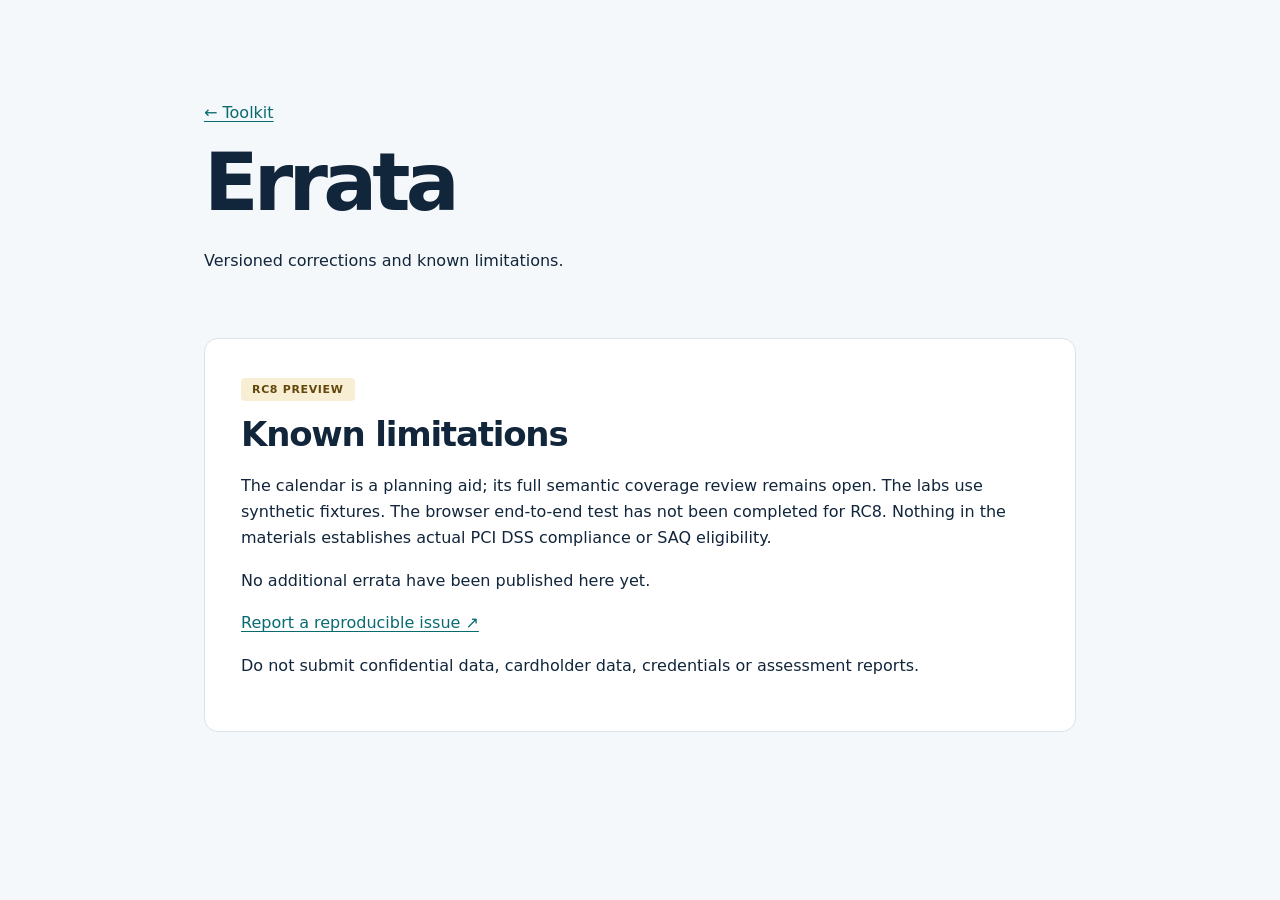
==== docs/errata.html @ 413b2a85 "Initialize reader website, terms, errata and RC8 checksum" ====
<!doctype html><html lang="en"><head><meta charset="utf-8"><meta name="viewport" content="width=device-width, initial-scale=1"><title>Errata | Mastering PCI DSS</title><link rel="stylesheet" href="assets/style.css"></head><body><main class="wrap"><section class="hero"><a href="./">← Toolkit</a><h1>Errata</h1><p>Versioned corrections and known limitations.</p></section><section class="panel"><span class="badge">RC8 PREVIEW</span><h2>Known limitations</h2><p>The calendar is a planning aid; its full semantic coverage review remains open. The labs use synthetic fixtures. The browser end-to-end test has not been completed for RC8. Nothing in the materials establishes actual PCI DSS compliance or SAQ eligibility.</p><p>No additional errata have been published here yet.</p><a href="https://github.com/BartekWiecek/mastering_PCI_DSS_Toolkit/issues">Report a reproducible issue ↗</a><p>Do not submit confidential data, cardholder data, credentials or assessment reports.</p></section></main></body></html>
---- docs/assets/style.css ----
:root{color-scheme:light;--ink:#11253b;--muted:#506174;--navy:#101f32;--teal:#096f74;--line:#dbe3e8;--paper:#f5f8fa}*{box-sizing:border-box}body{margin:0;font:16px/1.65 system-ui,-apple-system,BlinkMacSystemFont,"Segoe UI",sans-serif;color:var(--ink);background:var(--paper)}a{color:#086b71;text-underline-offset:.2em}a:focus-visible,button:focus-visible,summary:focus-visible{outline:3px solid #d69e22;outline-offset:4px}.wrap{max-width:1000px;margin:auto;padding-inline:clamp(20px,5vw,64px)}.top{background:#fff;border-bottom:1px solid var(--line)}.nav{display:flex;align-items:center;justify-content:space-between;gap:20px;flex-wrap:wrap;padding-block:20px}.brand{font-size:14px;letter-spacing:.07em;font-weight:600;color:var(--ink);text-decoration:none}.brand strong{color:var(--teal)}nav{display:flex;gap:20px;flex-wrap:wrap}nav a{font-size:14px;color:var(--muted);text-decoration:none}.hero{padding:clamp(50px,10vw,100px) 0 48px}.eyebrow{font-size:12px;font-weight:750;letter-spacing:.13em;color:var(--teal)}h1{font-size:clamp(44px,8vw,80px);line-height:1.02;letter-spacing:-.06em;margin:16px 0 24px}h2{font-size:clamp(24px,3.5vw,34px);line-height:1.2;letter-spacing:-.035em;margin:12px 0 18px}h3{margin:0 0 8px;font-size:19px;line-height:1.3}.subtitle{font-size:clamp(18px,2.5vw,22px);max-width:660px;color:var(--muted)}.author{font-weight:650;margin-top:16px}.actions{display:flex;align-items:center;flex-wrap:wrap;gap:20px;margin-top:28px}.button{border:0;display:inline-block;background:var(--navy);color:#fff;border-radius:7px;padding:13px 22px;text-decoration:none;font:inherit;font-weight:650;cursor:pointer}.button:hover{background:#234260}.button:disabled{background:#dbe3e8;color:#506174;cursor:default}.secondary{font-weight:600}.panel{padding:clamp(22px,4vw,36px);border:1px solid var(--line);border-radius:14px;background:#fff;margin-bottom:40px}.row{display:flex;justify-content:space-between;gap:16px;align-items:flex-start;flex-wrap:wrap}.badge{font-size:11px;letter-spacing:.06em;font-weight:750;background:#f7eed3;color:#63480b;padding:5px 11px;border-radius:4px}.muted{color:var(--muted);font-size:14px}.hash{overflow-wrap:anywhere;display:block;background:var(--paper);padding:12px;border-radius:5px;margin-top:12px}summary{cursor:pointer}#contents{margin:48px 0}.cards{display:grid;grid-template-columns:repeat(2,minmax(0,1fr));gap:14px}.cards article{background:#fff;border:1px solid var(--line);border-radius:10px;padding:24px}.cards p{color:var(--muted);margin:0}.notice{border-left:4px solid var(--teal);padding:8px 24px;margin:40px 0}.notice h2{font-size:22px}footer{border-top:1px solid var(--line);display:flex;flex-wrap:wrap;gap:20px;font-size:13px;padding-block:24px 40px}footer span{margin-right:auto}ol{padding-left:22px}code{font-size:.9em;overflow-wrap:anywhere}@media(max-width:600px){.cards{grid-template-columns:1fr}.nav{align-items:flex-start}.nav nav{gap:14px}}
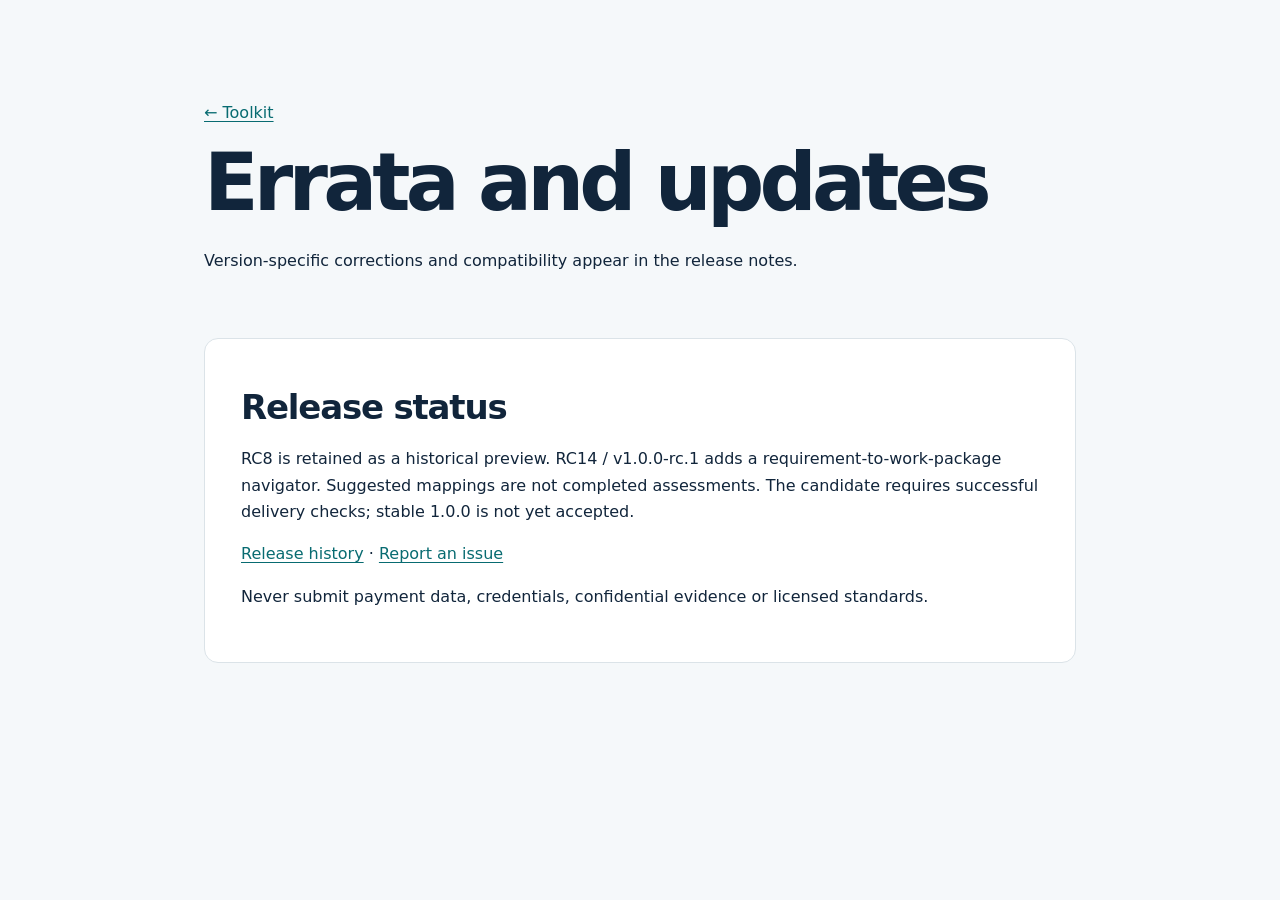
==== commit 63fab456: "Prepare versioned production delivery, exact archive validation and browser CI" ====
--- a/docs/errata.html
+++ b/docs/errata.html
@@ -1 +1 @@
-<!doctype html><html lang="en"><head><meta charset="utf-8"><meta name="viewport" content="width=device-width, initial-scale=1"><title>Errata | Mastering PCI DSS</title><link rel="stylesheet" href="assets/style.css"></head><body><main class="wrap"><section class="hero"><a href="./">← Toolkit</a><h1>Errata</h1><p>Versioned corrections and known limitations.</p></section><section class="panel"><span class="badge">RC8 PREVIEW</span><h2>Known limitations</h2><p>The calendar is a planning aid; its full semantic coverage review remains open. The labs use synthetic fixtures. The browser end-to-end test has not been completed for RC8. Nothing in the materials establishes actual PCI DSS compliance or SAQ eligibility.</p><p>No additional errata have been published here yet.</p><a href="https://github.com/BartekWiecek/mastering_PCI_DSS_Toolkit/issues">Report a reproducible issue ↗</a><p>Do not submit confidential data, cardholder data, credentials or assessment reports.</p></section></main></body></html>+<!doctype html><html lang="en"><head><meta charset="utf-8"><meta name="viewport" content="width=device-width,initial-scale=1"><title>Errata | Mastering PCI DSS</title><link rel="stylesheet" href="assets/style.css"></head><body><main class="wrap"><section class="hero"><a href="./">← Toolkit</a><h1>Errata and updates</h1><p>Version-specific corrections and compatibility appear in the release notes.</p></section><section class="panel"><h2>Release status</h2><p>RC8 is retained as a historical preview. RC14 / v1.0.0-rc.1 adds a requirement-to-work-package navigator. Suggested mappings are not completed assessments. The candidate requires successful delivery checks; stable 1.0.0 is not yet accepted.</p><p><a href="https://github.com/BartekWiecek/mastering_PCI_DSS_Toolkit/releases">Release history</a> · <a href="https://github.com/BartekWiecek/mastering_PCI_DSS_Toolkit/issues">Report an issue</a></p><p>Never submit payment data, credentials, confidential evidence or licensed standards.</p></section></main></body></html>
--- a/docs/assets/style.css
+++ b/docs/assets/style.css
@@ -1 +1,2 @@
-:root{color-scheme:light;--ink:#11253b;--muted:#506174;--navy:#101f32;--teal:#096f74;--line:#dbe3e8;--paper:#f5f8fa}*{box-sizing:border-box}body{margin:0;font:16px/1.65 system-ui,-apple-system,BlinkMacSystemFont,"Segoe UI",sans-serif;color:var(--ink);background:var(--paper)}a{color:#086b71;text-underline-offset:.2em}a:focus-visible,button:focus-visible,summary:focus-visible{outline:3px solid #d69e22;outline-offset:4px}.wrap{max-width:1000px;margin:auto;padding-inline:clamp(20px,5vw,64px)}.top{background:#fff;border-bottom:1px solid var(--line)}.nav{display:flex;align-items:center;justify-content:space-between;gap:20px;flex-wrap:wrap;padding-block:20px}.brand{font-size:14px;letter-spacing:.07em;font-weight:600;color:var(--ink);text-decoration:none}.brand strong{color:var(--teal)}nav{display:flex;gap:20px;flex-wrap:wrap}nav a{font-size:14px;color:var(--muted);text-decoration:none}.hero{padding:clamp(50px,10vw,100px) 0 48px}.eyebrow{font-size:12px;font-weight:750;letter-spacing:.13em;color:var(--teal)}h1{font-size:clamp(44px,8vw,80px);line-height:1.02;letter-spacing:-.06em;margin:16px 0 24px}h2{font-size:clamp(24px,3.5vw,34px);line-height:1.2;letter-spacing:-.035em;margin:12px 0 18px}h3{margin:0 0 8px;font-size:19px;line-height:1.3}.subtitle{font-size:clamp(18px,2.5vw,22px);max-width:660px;color:var(--muted)}.author{font-weight:650;margin-top:16px}.actions{display:flex;align-items:center;flex-wrap:wrap;gap:20px;margin-top:28px}.button{border:0;display:inline-block;background:var(--navy);color:#fff;border-radius:7px;padding:13px 22px;text-decoration:none;font:inherit;font-weight:650;cursor:pointer}.button:hover{background:#234260}.button:disabled{background:#dbe3e8;color:#506174;cursor:default}.secondary{font-weight:600}.panel{padding:clamp(22px,4vw,36px);border:1px solid var(--line);border-radius:14px;background:#fff;margin-bottom:40px}.row{display:flex;justify-content:space-between;gap:16px;align-items:flex-start;flex-wrap:wrap}.badge{font-size:11px;letter-spacing:.06em;font-weight:750;background:#f7eed3;color:#63480b;padding:5px 11px;border-radius:4px}.muted{color:var(--muted);font-size:14px}.hash{overflow-wrap:anywhere;display:block;background:var(--paper);padding:12px;border-radius:5px;margin-top:12px}summary{cursor:pointer}#contents{margin:48px 0}.cards{display:grid;grid-template-columns:repeat(2,minmax(0,1fr));gap:14px}.cards article{background:#fff;border:1px solid var(--line);border-radius:10px;padding:24px}.cards p{color:var(--muted);margin:0}.notice{border-left:4px solid var(--teal);padding:8px 24px;margin:40px 0}.notice h2{font-size:22px}footer{border-top:1px solid var(--line);display:flex;flex-wrap:wrap;gap:20px;font-size:13px;padding-block:24px 40px}footer span{margin-right:auto}ol{padding-left:22px}code{font-size:.9em;overflow-wrap:anywhere}@media(max-width:600px){.cards{grid-template-columns:1fr}.nav{align-items:flex-start}.nav nav{gap:14px}}+:root{color-scheme:light;--ink:#11253b;--muted:#506174;--navy:#101f32;--teal:#096f74;--line:#dbe3e8;--paper:#f5f8fa}*{box-sizing:border-box}body{margin:0;font:16px/1.65 system-ui,-apple-system,BlinkMacSystemFont,"Segoe UI",sans-serif;color:var(--ink);background:var(--paper)}a{color:#086b71;text-underline-offset:.2em}a:focus-visible,button:focus-visible,summary:focus-visible{outline:3px solid #d69e22;outline-offset:4px}.wrap{max-width:1000px;margin:auto;padding-inline:clamp(20px,5vw,64px)}.top{background:#fff;border-bottom:1px solid var(--line)}.nav{display:flex;align-items:center;justify-content:space-between;gap:20px;flex-wrap:wrap;padding-block:20px}.brand{font-size:14px;letter-spacing:.07em;font-weight:600;color:var(--ink);text-decoration:none}.brand strong{color:var(--teal)}nav{display:flex;gap:20px;flex-wrap:wrap}nav a{font-size:14px;color:var(--muted);text-decoration:none}.hero{padding:clamp(50px,10vw,100px) 0 48px}.eyebrow{font-size:12px;font-weight:750;letter-spacing:.13em;color:var(--teal)}h1{font-size:clamp(44px,8vw,80px);line-height:1.02;letter-spacing:-.06em;margin:16px 0 24px}h2{font-size:clamp(24px,3.5vw,34px);line-height:1.2;letter-spacing:-.035em;margin:12px 0 18px}h3{margin:0 0 8px;font-size:19px;line-height:1.3}.subtitle{font-size:clamp(18px,2.5vw,22px);max-width:660px;color:var(--muted)}.author{font-weight:650;margin-top:16px}.actions{display:flex;align-items:center;flex-wrap:wrap;gap:20px;margin-top:28px}.button{border:0;display:inline-block;background:var(--navy);color:#fff;border-radius:7px;padding:13px 22px;text-decoration:none;font:inherit;font-weight:650;cursor:pointer}.button:hover{background:#234260}.button:disabled{background:#dbe3e8;color:#506174;cursor:default}.secondary{font-weight:600}.panel{padding:clamp(22px,4vw,36px);border:1px solid var(--line);border-radius:14px;background:#fff;margin-bottom:40px}.row{display:flex;justify-content:space-between;gap:16px;align-items:flex-start;flex-wrap:wrap}.badge{font-size:11px;letter-spacing:.06em;font-weight:750;background:#f7eed3;color:#63480b;padding:5px 11px;border-radius:4px}.muted{color:var(--muted);font-size:14px}.hash{overflow-wrap:anywhere;display:block;background:var(--paper);padding:12px;border-radius:5px;margin-top:12px}summary{cursor:pointer}#contents{margin:48px 0}.cards{display:grid;grid-template-columns:repeat(2,minmax(0,1fr));gap:14px}.cards article{background:#fff;border:1px solid var(--line);border-radius:10px;padding:24px}.cards p{color:var(--muted);margin:0}.notice{border-left:4px solid var(--teal);padding:8px 24px;margin:40px 0}.notice h2{font-size:22px}footer{border-top:1px solid var(--line);display:flex;flex-wrap:wrap;gap:20px;font-size:13px;padding-block:24px 40px}footer span{margin-right:auto}ol{padding-left:22px}code{font-size:.9em;overflow-wrap:anywhere}@media(max-width:600px){.cards{grid-template-columns:1fr}.nav{align-items:flex-start}.nav nav{gap:14px}}
+.release-card{border:1px solid var(--line);border-radius:9px;padding:20px;margin:16px 0}.release-card h3{display:inline-block;margin-right:12px}.release-card details{margin:12px 0}.release-card .button{min-height:44px}
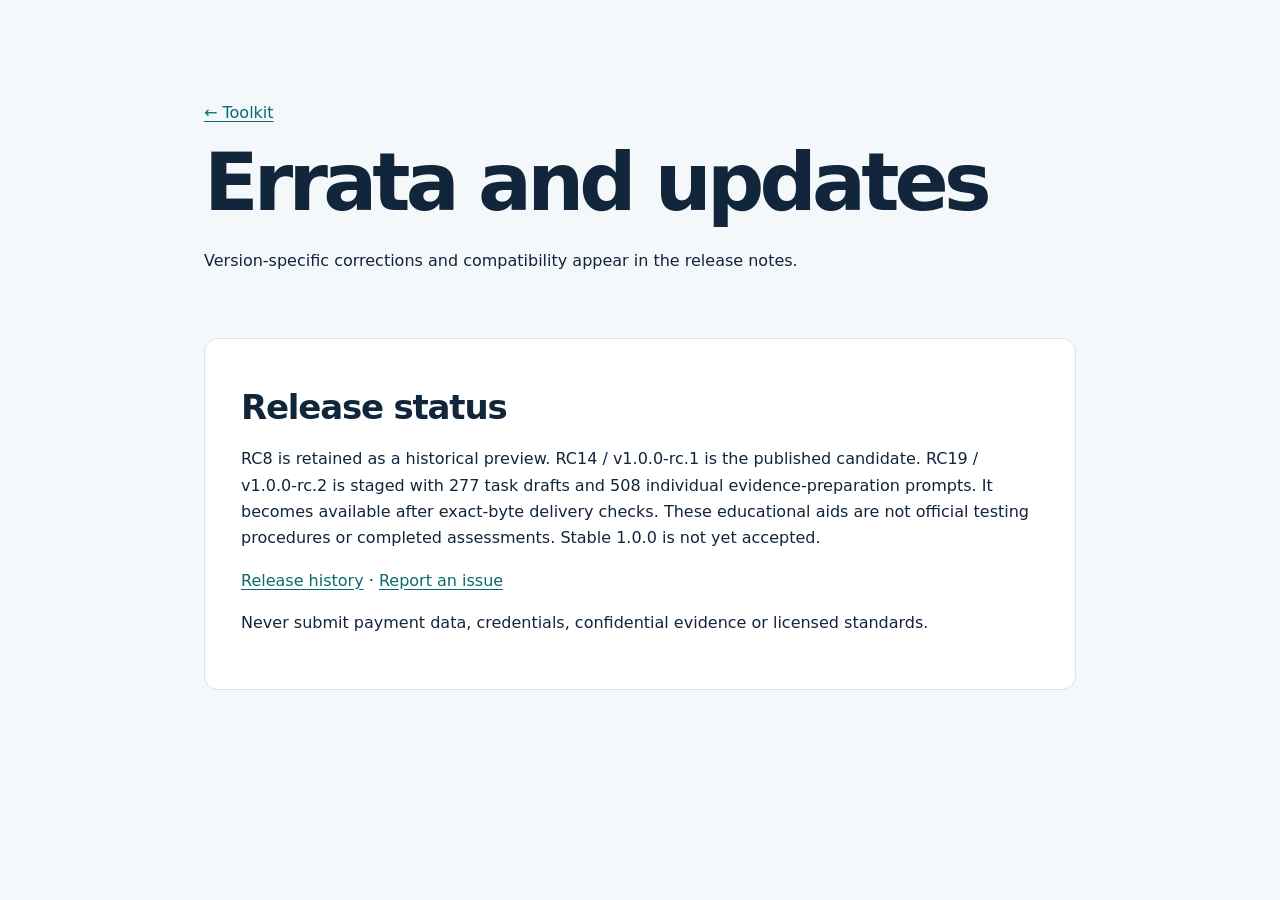
==== commit ad86bbcc: "Stage RC19 reader candidate with exact delivery manifest; retain RC14" ====
--- a/docs/errata.html
+++ b/docs/errata.html
@@ -1 +1 @@
-<!doctype html><html lang="en"><head><meta charset="utf-8"><meta name="viewport" content="width=device-width,initial-scale=1"><title>Errata | Mastering PCI DSS</title><link rel="stylesheet" href="assets/style.css"></head><body><main class="wrap"><section class="hero"><a href="./">← Toolkit</a><h1>Errata and updates</h1><p>Version-specific corrections and compatibility appear in the release notes.</p></section><section class="panel"><h2>Release status</h2><p>RC8 is retained as a historical preview. RC14 / v1.0.0-rc.1 adds a requirement-to-work-package navigator. Suggested mappings are not completed assessments. The candidate requires successful delivery checks; stable 1.0.0 is not yet accepted.</p><p><a href="https://github.com/BartekWiecek/mastering_PCI_DSS_Toolkit/releases">Release history</a> · <a href="https://github.com/BartekWiecek/mastering_PCI_DSS_Toolkit/issues">Report an issue</a></p><p>Never submit payment data, credentials, confidential evidence or licensed standards.</p></section></main></body></html>+<!doctype html><html lang="en"><head><meta charset="utf-8"><meta name="viewport" content="width=device-width,initial-scale=1"><title>Errata | Mastering PCI DSS</title><link rel="stylesheet" href="assets/style.css"></head><body><main class="wrap"><section class="hero"><a href="./">← Toolkit</a><h1>Errata and updates</h1><p>Version-specific corrections and compatibility appear in the release notes.</p></section><section class="panel"><h2>Release status</h2><p>RC8 is retained as a historical preview. RC14 / v1.0.0-rc.1 is the published candidate. RC19 / v1.0.0-rc.2 is staged with 277 task drafts and 508 individual evidence-preparation prompts. It becomes available after exact-byte delivery checks. These educational aids are not official testing procedures or completed assessments. Stable 1.0.0 is not yet accepted.</p><p><a href="https://github.com/BartekWiecek/mastering_PCI_DSS_Toolkit/releases">Release history</a> · <a href="https://github.com/BartekWiecek/mastering_PCI_DSS_Toolkit/issues">Report an issue</a></p><p>Never submit payment data, credentials, confidential evidence or licensed standards.</p></section></main></body></html>
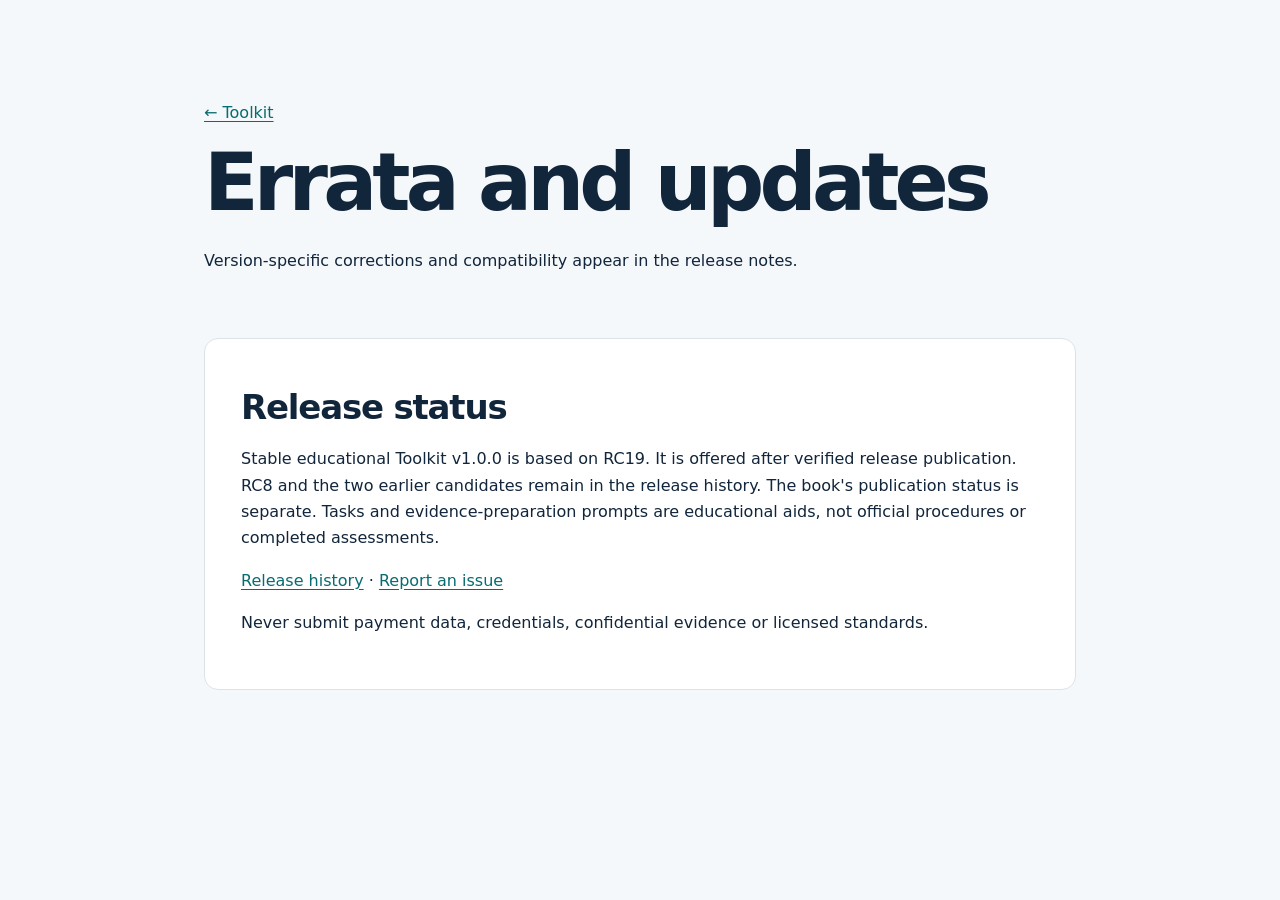
==== commit 31b82bb8: "Promote accepted educational Toolkit v1.0.0 to verified stable delivery" ====
--- a/docs/errata.html
+++ b/docs/errata.html
@@ -1 +1 @@
-<!doctype html><html lang="en"><head><meta charset="utf-8"><meta name="viewport" content="width=device-width,initial-scale=1"><title>Errata | Mastering PCI DSS</title><link rel="stylesheet" href="assets/style.css"></head><body><main class="wrap"><section class="hero"><a href="./">← Toolkit</a><h1>Errata and updates</h1><p>Version-specific corrections and compatibility appear in the release notes.</p></section><section class="panel"><h2>Release status</h2><p>RC8 is retained as a historical preview. RC14 / v1.0.0-rc.1 is the published candidate. RC19 / v1.0.0-rc.2 is staged with 277 task drafts and 508 individual evidence-preparation prompts. It becomes available after exact-byte delivery checks. These educational aids are not official testing procedures or completed assessments. Stable 1.0.0 is not yet accepted.</p><p><a href="https://github.com/BartekWiecek/mastering_PCI_DSS_Toolkit/releases">Release history</a> · <a href="https://github.com/BartekWiecek/mastering_PCI_DSS_Toolkit/issues">Report an issue</a></p><p>Never submit payment data, credentials, confidential evidence or licensed standards.</p></section></main></body></html>+<!doctype html><html lang="en"><head><meta charset="utf-8"><meta name="viewport" content="width=device-width,initial-scale=1"><title>Errata | Mastering PCI DSS</title><link rel="stylesheet" href="assets/style.css"></head><body><main class="wrap"><section class="hero"><a href="./">← Toolkit</a><h1>Errata and updates</h1><p>Version-specific corrections and compatibility appear in the release notes.</p></section><section class="panel"><h2>Release status</h2><p>Stable educational Toolkit v1.0.0 is based on RC19. It is offered after verified release publication. RC8 and the two earlier candidates remain in the release history. The book's publication status is separate. Tasks and evidence-preparation prompts are educational aids, not official procedures or completed assessments.</p><p><a href="https://github.com/BartekWiecek/mastering_PCI_DSS_Toolkit/releases">Release history</a> · <a href="https://github.com/BartekWiecek/mastering_PCI_DSS_Toolkit/issues">Report an issue</a></p><p>Never submit payment data, credentials, confidential evidence or licensed standards.</p></section></main></body></html>
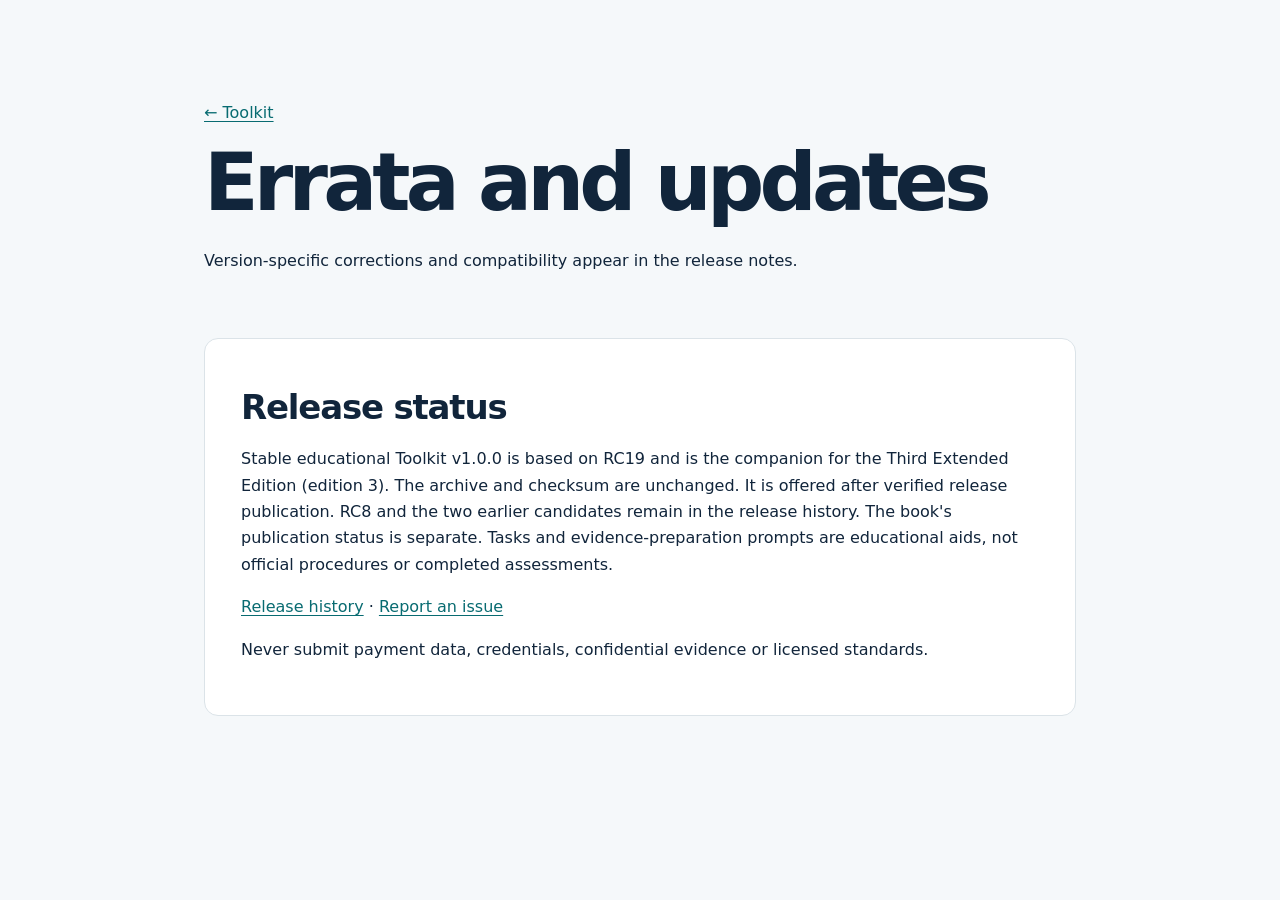
==== commit 4fd936d0: "Confirm Third Extended Edition compatibility without changing stable Toolkit bytes" ====
--- a/docs/errata.html
+++ b/docs/errata.html
@@ -1 +1 @@
-<!doctype html><html lang="en"><head><meta charset="utf-8"><meta name="viewport" content="width=device-width,initial-scale=1"><title>Errata | Mastering PCI DSS</title><link rel="stylesheet" href="assets/style.css"></head><body><main class="wrap"><section class="hero"><a href="./">← Toolkit</a><h1>Errata and updates</h1><p>Version-specific corrections and compatibility appear in the release notes.</p></section><section class="panel"><h2>Release status</h2><p>Stable educational Toolkit v1.0.0 is based on RC19. It is offered after verified release publication. RC8 and the two earlier candidates remain in the release history. The book's publication status is separate. Tasks and evidence-preparation prompts are educational aids, not official procedures or completed assessments.</p><p><a href="https://github.com/BartekWiecek/mastering_PCI_DSS_Toolkit/releases">Release history</a> · <a href="https://github.com/BartekWiecek/mastering_PCI_DSS_Toolkit/issues">Report an issue</a></p><p>Never submit payment data, credentials, confidential evidence or licensed standards.</p></section></main></body></html>+<!doctype html><html lang="en"><head><meta charset="utf-8"><meta name="viewport" content="width=device-width,initial-scale=1"><title>Errata | Mastering PCI DSS</title><link rel="stylesheet" href="assets/style.css"></head><body><main class="wrap"><section class="hero"><a href="./">← Toolkit</a><h1>Errata and updates</h1><p>Version-specific corrections and compatibility appear in the release notes.</p></section><section class="panel"><h2>Release status</h2><p>Stable educational Toolkit v1.0.0 is based on RC19 and is the companion for the Third Extended Edition (edition 3). The archive and checksum are unchanged. It is offered after verified release publication. RC8 and the two earlier candidates remain in the release history. The book's publication status is separate. Tasks and evidence-preparation prompts are educational aids, not official procedures or completed assessments.</p><p><a href="https://github.com/BartekWiecek/mastering_PCI_DSS_Toolkit/releases">Release history</a> · <a href="https://github.com/BartekWiecek/mastering_PCI_DSS_Toolkit/issues">Report an issue</a></p><p>Never submit payment data, credentials, confidential evidence or licensed standards.</p></section></main></body></html>
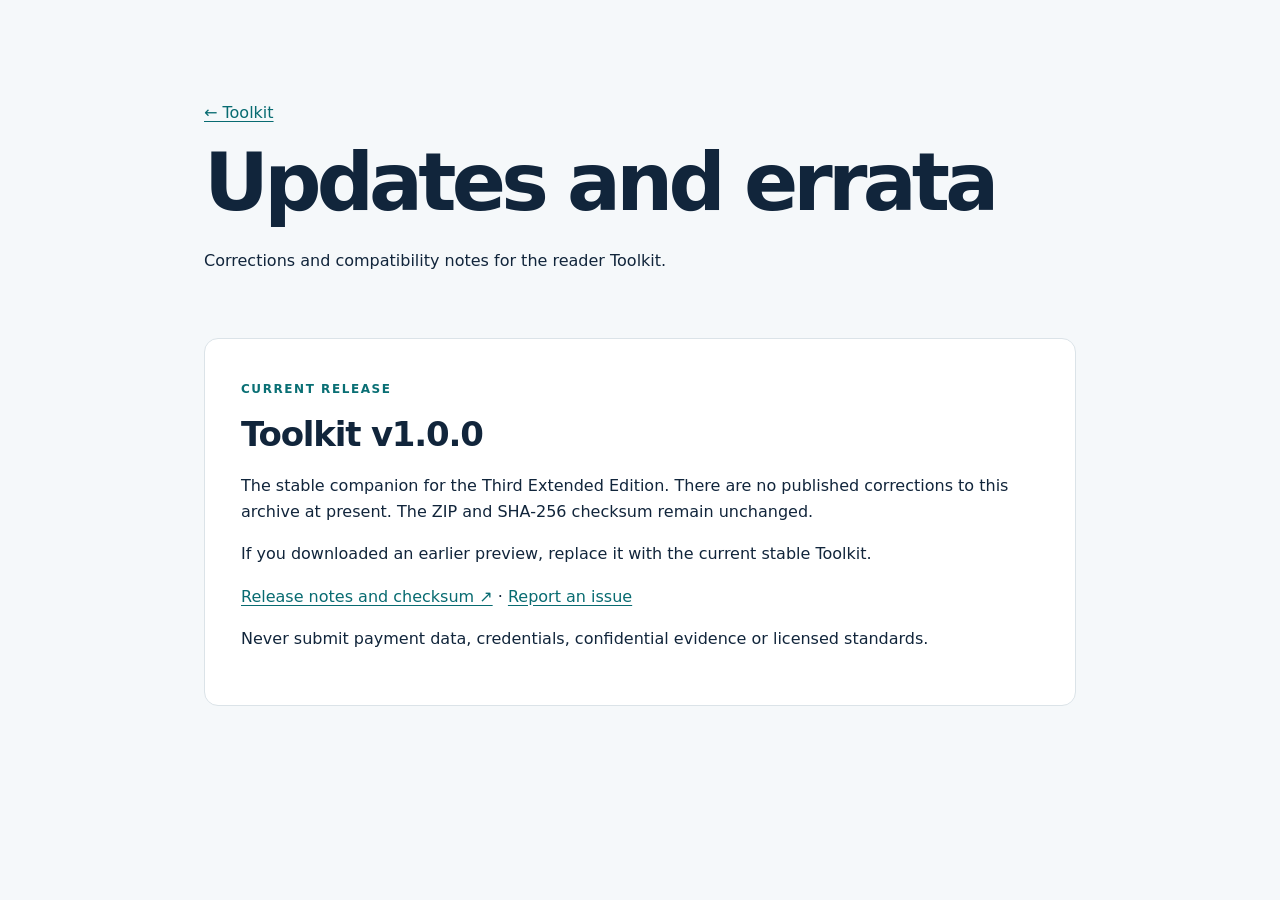
==== commit 32187bbe: "Publish reader-first Toolkit marketing page and retire obsolete preview distribution" ====
--- a/docs/errata.html
+++ b/docs/errata.html
@@ -1 +1 @@
-<!doctype html><html lang="en"><head><meta charset="utf-8"><meta name="viewport" content="width=device-width,initial-scale=1"><title>Errata | Mastering PCI DSS</title><link rel="stylesheet" href="assets/style.css"></head><body><main class="wrap"><section class="hero"><a href="./">← Toolkit</a><h1>Errata and updates</h1><p>Version-specific corrections and compatibility appear in the release notes.</p></section><section class="panel"><h2>Release status</h2><p>Stable educational Toolkit v1.0.0 is based on RC19 and is the companion for the Third Extended Edition (edition 3). The archive and checksum are unchanged. It is offered after verified release publication. RC8 and the two earlier candidates remain in the release history. The book's publication status is separate. Tasks and evidence-preparation prompts are educational aids, not official procedures or completed assessments.</p><p><a href="https://github.com/BartekWiecek/mastering_PCI_DSS_Toolkit/releases">Release history</a> · <a href="https://github.com/BartekWiecek/mastering_PCI_DSS_Toolkit/issues">Report an issue</a></p><p>Never submit payment data, credentials, confidential evidence or licensed standards.</p></section></main></body></html>+<!doctype html><html lang="en"><head><meta charset="utf-8"><meta name="viewport" content="width=device-width,initial-scale=1"><title>Updates | Mastering PCI DSS</title><link rel="stylesheet" href="assets/style.css"></head><body><main class="wrap"><section class="hero"><a href="./">← Toolkit</a><h1>Updates and errata</h1><p>Corrections and compatibility notes for the reader Toolkit.</p></section><section class="panel"><span class="eyebrow">CURRENT RELEASE</span><h2>Toolkit v1.0.0</h2><p>The stable companion for the Third Extended Edition. There are no published corrections to this archive at present. The ZIP and SHA-256 checksum remain unchanged.</p><p>If you downloaded an earlier preview, replace it with the current stable Toolkit.</p><p><a href="https://github.com/BartekWiecek/mastering_PCI_DSS_Toolkit/releases/tag/v1.0.0">Release notes and checksum ↗</a> · <a href="https://github.com/BartekWiecek/mastering_PCI_DSS_Toolkit/issues">Report an issue</a></p><p>Never submit payment data, credentials, confidential evidence or licensed standards.</p></section></main></body></html>
--- a/docs/assets/style.css
+++ b/docs/assets/style.css
@@ -1,2 +1,4 @@
 :root{color-scheme:light;--ink:#11253b;--muted:#506174;--navy:#101f32;--teal:#096f74;--line:#dbe3e8;--paper:#f5f8fa}*{box-sizing:border-box}body{margin:0;font:16px/1.65 system-ui,-apple-system,BlinkMacSystemFont,"Segoe UI",sans-serif;color:var(--ink);background:var(--paper)}a{color:#086b71;text-underline-offset:.2em}a:focus-visible,button:focus-visible,summary:focus-visible{outline:3px solid #d69e22;outline-offset:4px}.wrap{max-width:1000px;margin:auto;padding-inline:clamp(20px,5vw,64px)}.top{background:#fff;border-bottom:1px solid var(--line)}.nav{display:flex;align-items:center;justify-content:space-between;gap:20px;flex-wrap:wrap;padding-block:20px}.brand{font-size:14px;letter-spacing:.07em;font-weight:600;color:var(--ink);text-decoration:none}.brand strong{color:var(--teal)}nav{display:flex;gap:20px;flex-wrap:wrap}nav a{font-size:14px;color:var(--muted);text-decoration:none}.hero{padding:clamp(50px,10vw,100px) 0 48px}.eyebrow{font-size:12px;font-weight:750;letter-spacing:.13em;color:var(--teal)}h1{font-size:clamp(44px,8vw,80px);line-height:1.02;letter-spacing:-.06em;margin:16px 0 24px}h2{font-size:clamp(24px,3.5vw,34px);line-height:1.2;letter-spacing:-.035em;margin:12px 0 18px}h3{margin:0 0 8px;font-size:19px;line-height:1.3}.subtitle{font-size:clamp(18px,2.5vw,22px);max-width:660px;color:var(--muted)}.author{font-weight:650;margin-top:16px}.actions{display:flex;align-items:center;flex-wrap:wrap;gap:20px;margin-top:28px}.button{border:0;display:inline-block;background:var(--navy);color:#fff;border-radius:7px;padding:13px 22px;text-decoration:none;font:inherit;font-weight:650;cursor:pointer}.button:hover{background:#234260}.button:disabled{background:#dbe3e8;color:#506174;cursor:default}.secondary{font-weight:600}.panel{padding:clamp(22px,4vw,36px);border:1px solid var(--line);border-radius:14px;background:#fff;margin-bottom:40px}.row{display:flex;justify-content:space-between;gap:16px;align-items:flex-start;flex-wrap:wrap}.badge{font-size:11px;letter-spacing:.06em;font-weight:750;background:#f7eed3;color:#63480b;padding:5px 11px;border-radius:4px}.muted{color:var(--muted);font-size:14px}.hash{overflow-wrap:anywhere;display:block;background:var(--paper);padding:12px;border-radius:5px;margin-top:12px}summary{cursor:pointer}#contents{margin:48px 0}.cards{display:grid;grid-template-columns:repeat(2,minmax(0,1fr));gap:14px}.cards article{background:#fff;border:1px solid var(--line);border-radius:10px;padding:24px}.cards p{color:var(--muted);margin:0}.notice{border-left:4px solid var(--teal);padding:8px 24px;margin:40px 0}.notice h2{font-size:22px}footer{border-top:1px solid var(--line);display:flex;flex-wrap:wrap;gap:20px;font-size:13px;padding-block:24px 40px}footer span{margin-right:auto}ol{padding-left:22px}code{font-size:.9em;overflow-wrap:anywhere}@media(max-width:600px){.cards{grid-template-columns:1fr}.nav{align-items:flex-start}.nav nav{gap:14px}}
 .release-card{border:1px solid var(--line);border-radius:9px;padding:20px;margin:16px 0}.release-card h3{display:inline-block;margin-right:12px}.release-card details{margin:12px 0}.release-card .button{min-height:44px}
+
+.hero-line{font-size:clamp(20px,3vw,29px);font-weight:700;letter-spacing:-.02em;max-width:780px;color:var(--ink);margin-bottom:14px}.metric-strip{display:grid;grid-template-columns:repeat(4,minmax(0,1fr));gap:1px;background:var(--line);border:1px solid var(--line);border-radius:12px;overflow:hidden;margin:0 0 40px}.metric-strip div{background:white;padding:18px 16px}.metric-strip strong{display:block;color:var(--teal);font-size:clamp(28px,4vw,40px);line-height:1.1;letter-spacing:-.04em}.metric-strip span{display:block;font-size:13px;margin-top:6px;color:var(--muted)}.release-card .badge{background:#e1f1ec;color:#105d43}.release-card{margin-bottom:0}@media(max-width:600px){.metric-strip{grid-template-columns:repeat(2,minmax(0,1fr))}.metric-strip div{padding:16px}}
